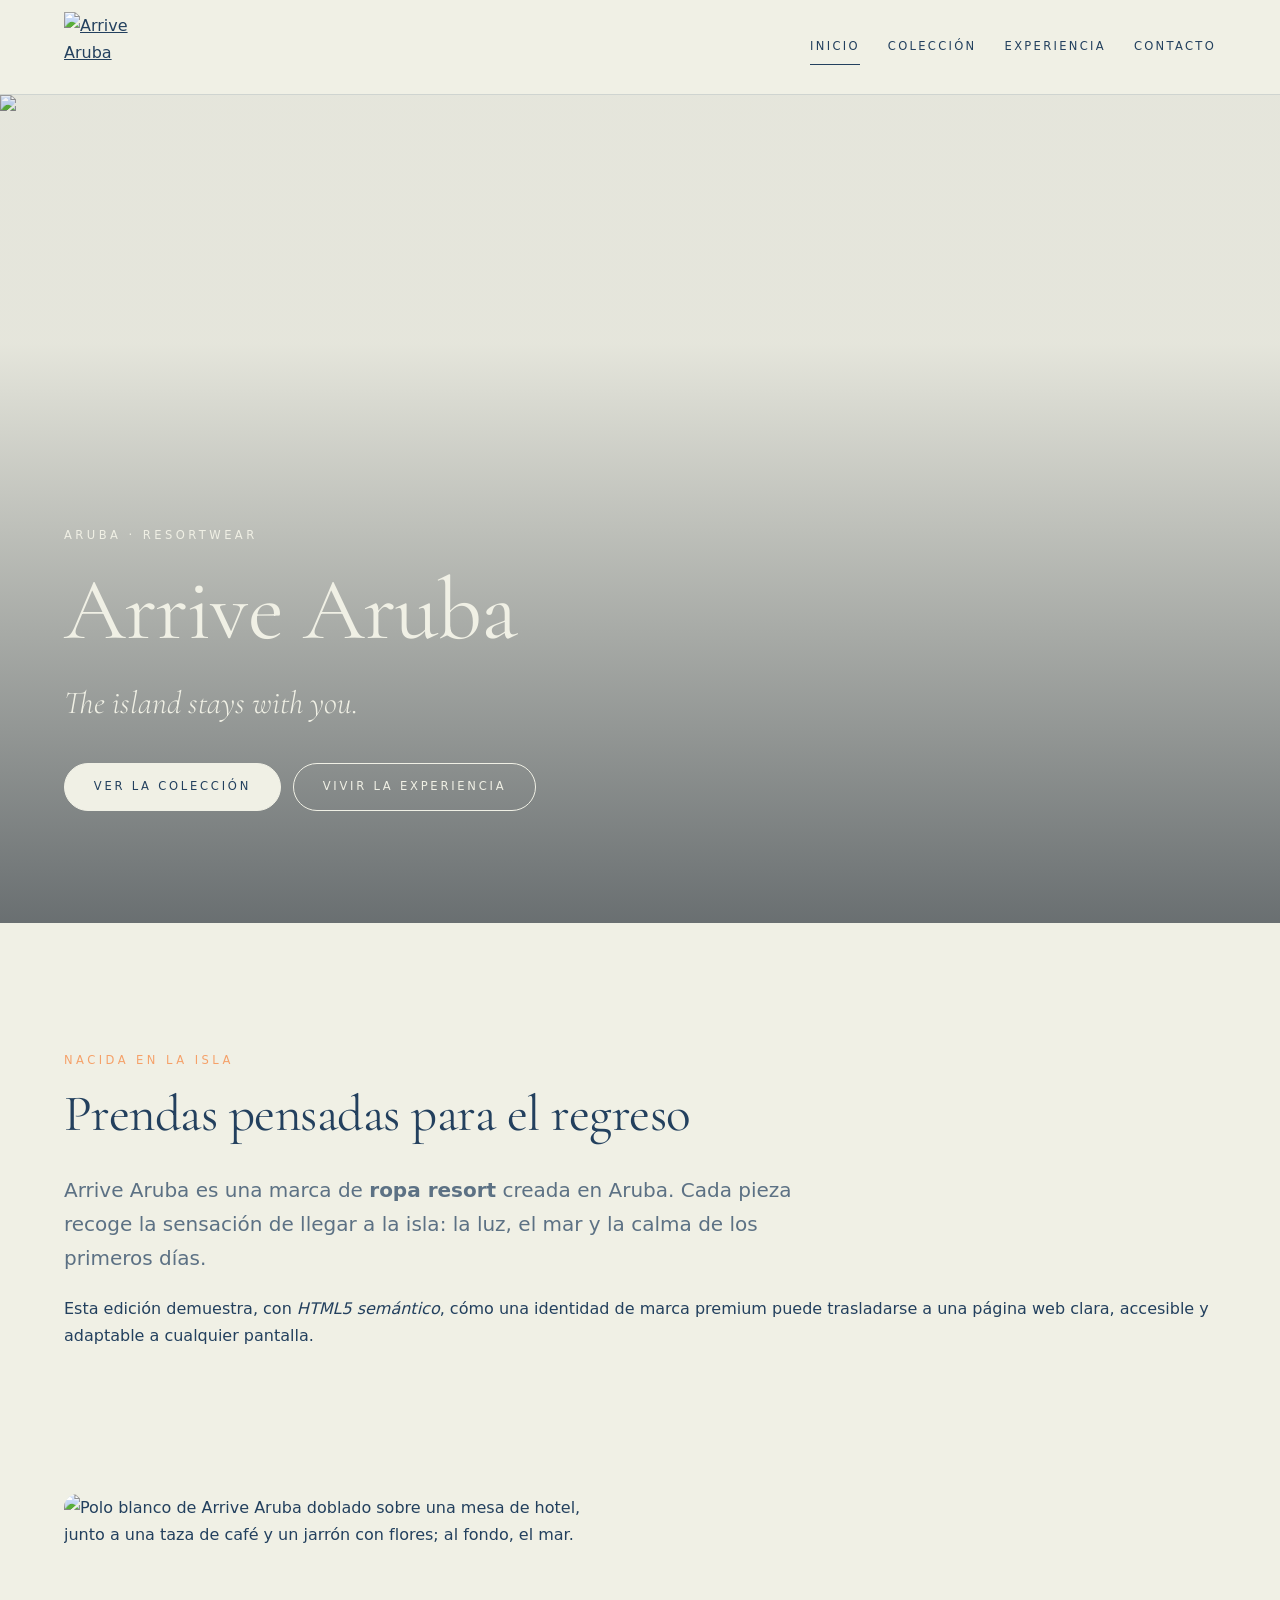
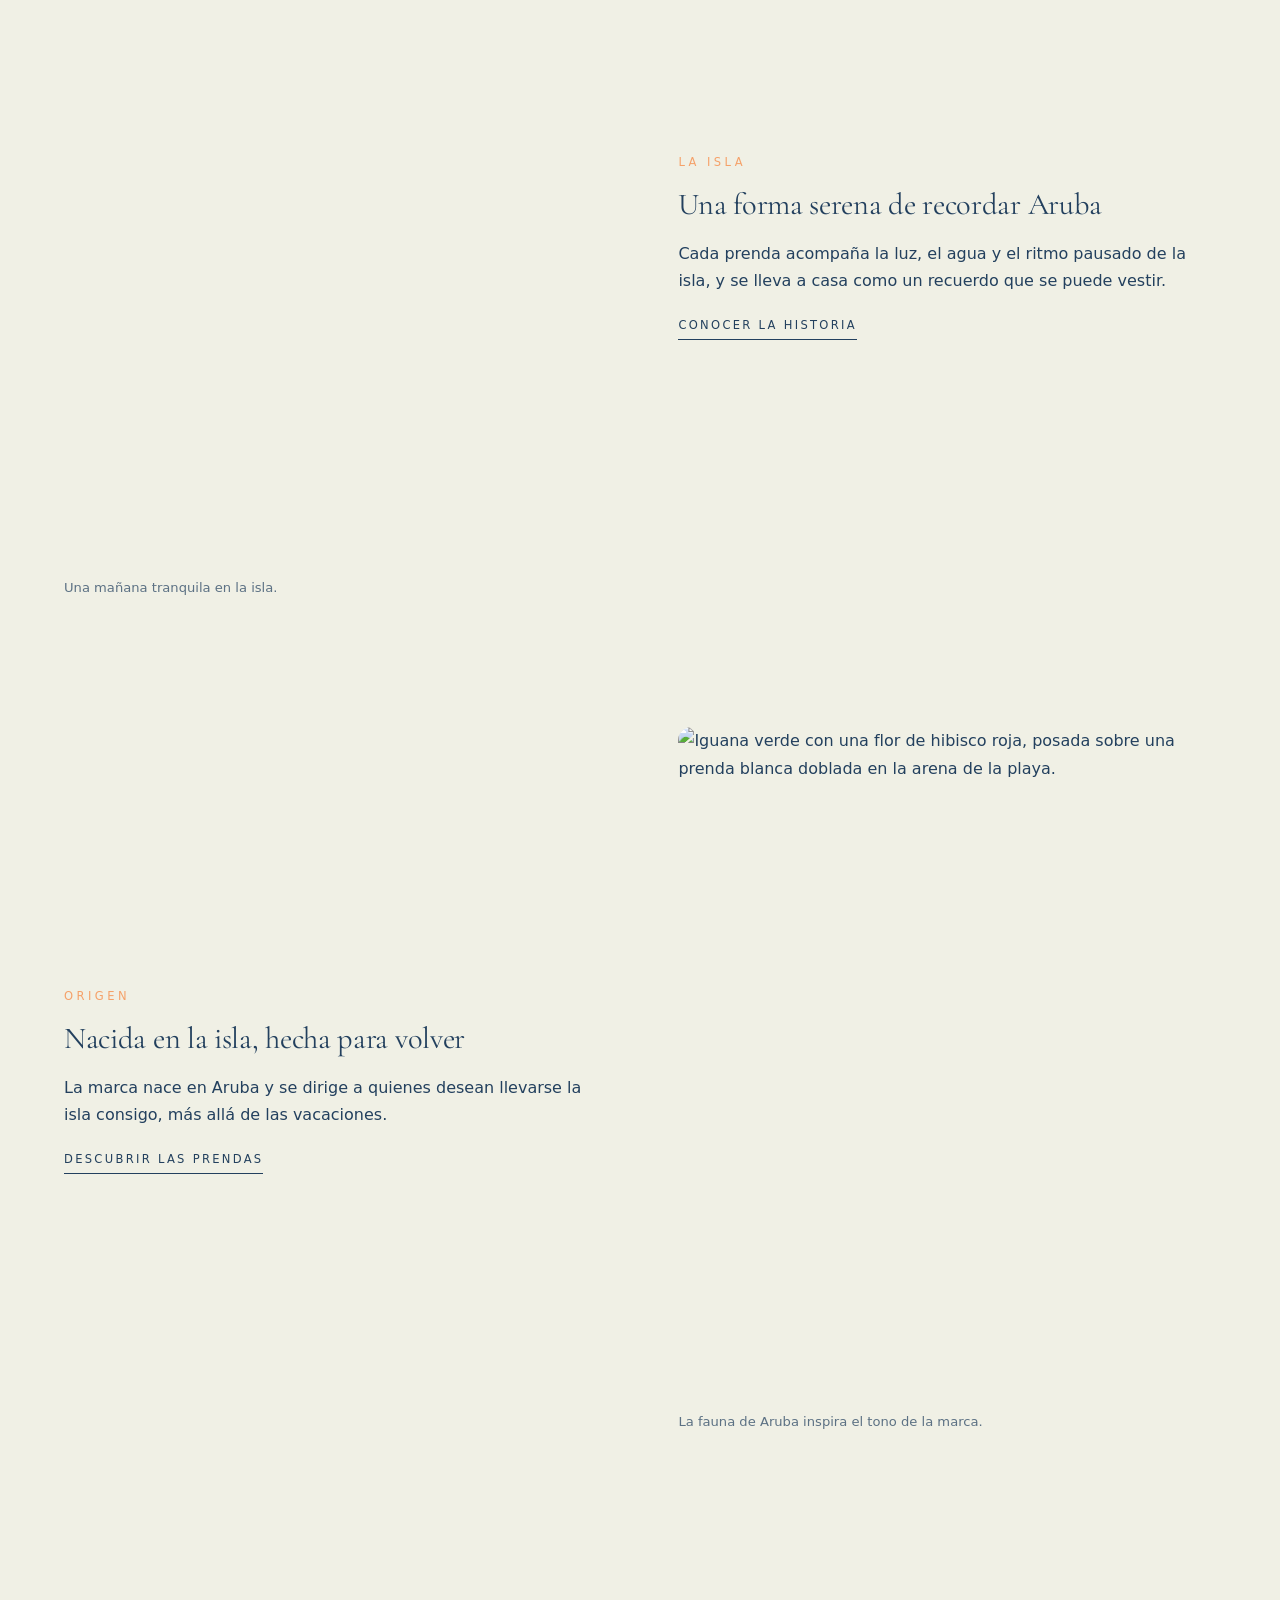
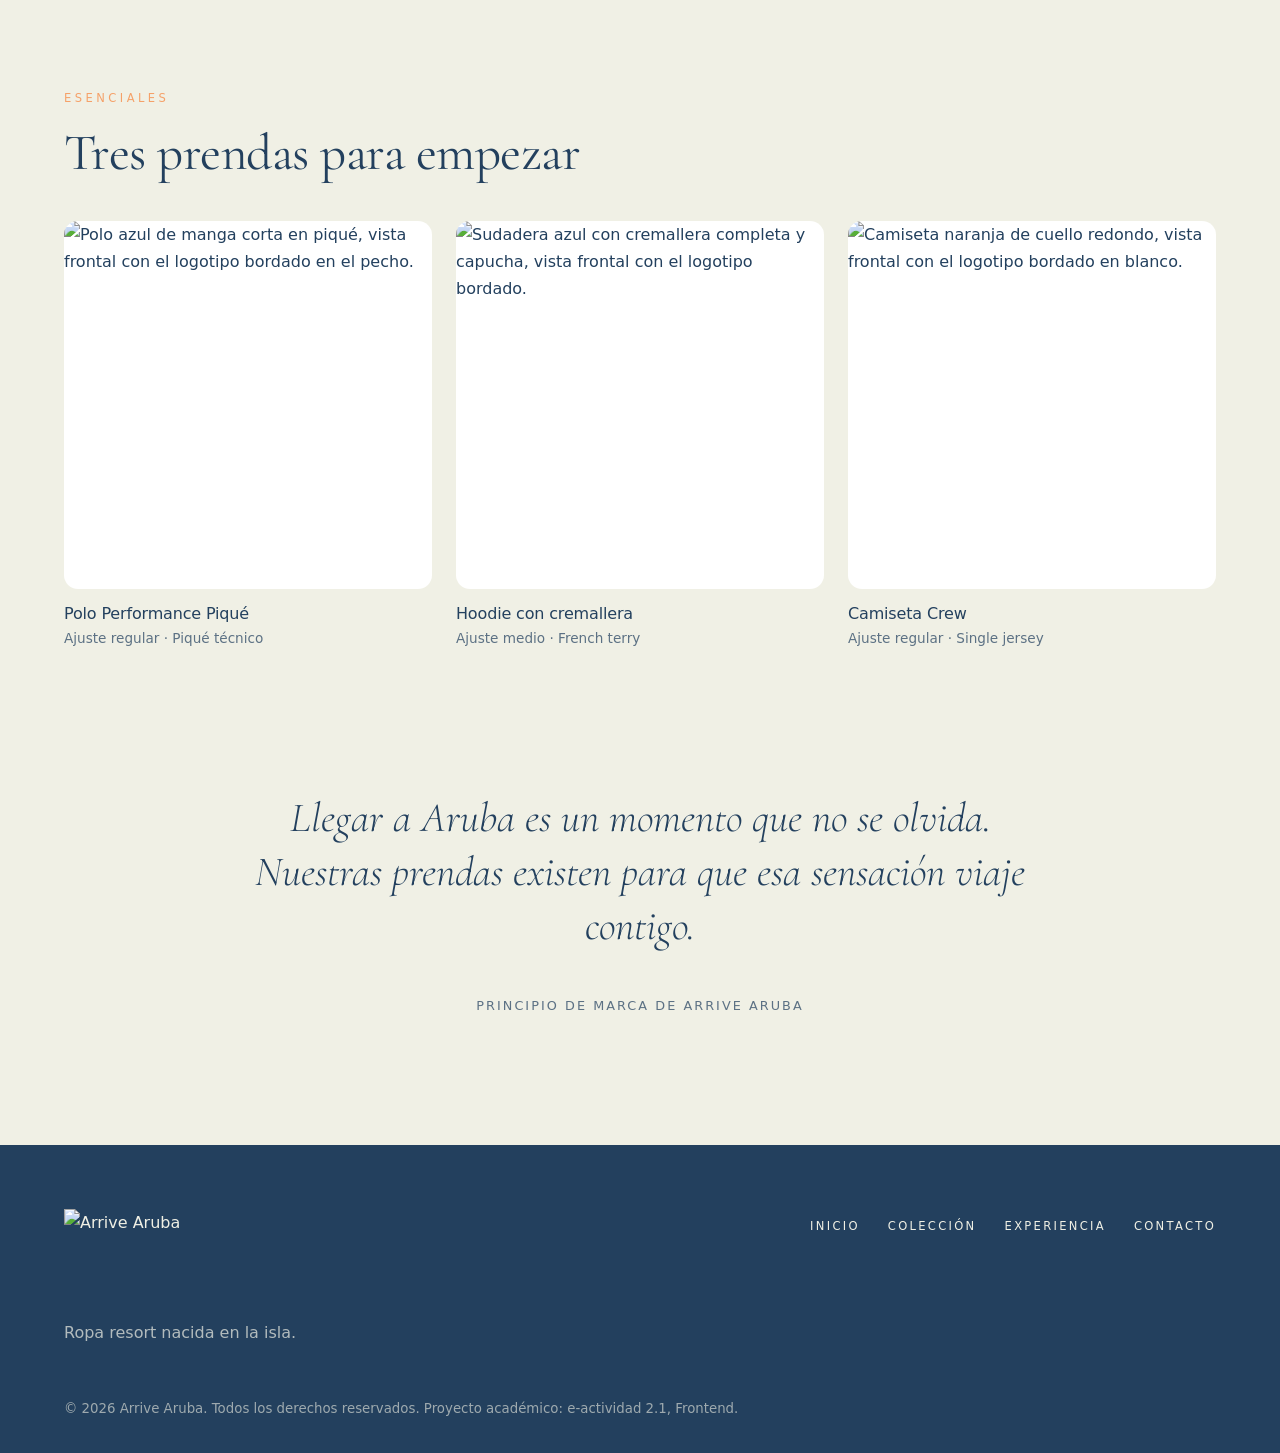
==== index.html @ 710641a8 "feat: implement semantic page structure Co-Authored-By: Claude Opus 5.5 <noreply@anthropic.com>" ====
<!DOCTYPE html>
<html lang="es">
<head>
  <meta charset="UTF-8">
  <meta name="viewport" content="width=device-width, initial-scale=1">
  <meta name="description" content="Arrive Aruba: ropa resort nacida en Aruba. Adaptación académica en HTML5 de la identidad de la marca.">
  <meta name="theme-color" content="#23405E">
  <title>Arrive Aruba — Ropa resort nacida en la isla | HTML5 Edition</title>
  <link rel="icon" href="assets/icons/arrive-favicon.svg" type="image/svg+xml">
  <link rel="icon" href="assets/icons/arrive-favicon-96.png" type="image/png" sizes="96x96">
  <link rel="apple-touch-icon" href="assets/icons/arrive-apple-touch-icon.png">
  <link rel="preconnect" href="https://fonts.googleapis.com">
  <link rel="preconnect" href="https://fonts.gstatic.com" crossorigin>
  <link rel="stylesheet" href="https://fonts.googleapis.com/css2?family=Cormorant+Garamond:ital,wght@0,400;0,500;1,400&amp;display=swap">
  <link rel="stylesheet" href="css/styles.css">
  <link rel="stylesheet" href="css/responsive.css">
</head>
<body>
  <a class="skip-link" href="#contenido">Saltar al contenido principal</a>

  <header class="site-header">
    <a class="brand" href="index.html" aria-label="Arrive Aruba, página de inicio">
      <img src="assets/images/arrive-logo-blue.webp" alt="Arrive Aruba" width="640" height="429">
    </a>
    <nav class="site-nav" aria-label="Navegación principal">
      <ul>
        <li><a href="index.html" aria-current="page">Inicio</a></li>
        <li><a href="coleccion.html">Colección</a></li>
        <li><a href="experiencia.html">Experiencia</a></li>
        <li><a href="contacto.html">Contacto</a></li>
      </ul>
    </nav>
  </header>

  <main id="contenido">
    <section class="hero" aria-labelledby="titulo-portada">
      <figure class="hero-media">
        <img src="assets/images/arrive-aruba-landscape.jpg" alt="Paisaje de Aruba con dunas verdes, el mar al fondo y un faro sobre la colina; una mujer sostiene a un niño en primer plano." width="1920" height="1104">
      </figure>
      <div class="hero-copy">
        <p class="eyebrow">Aruba · Resortwear</p>
        <h1 id="titulo-portada">Arrive Aruba</h1>
        <p class="tagline" lang="en"><em>The island stays with you.</em></p>
        <p class="hero-actions">
          <a class="button button--light" href="coleccion.html">Ver la colección</a>
          <a class="button button--ghost" href="experiencia.html">Vivir la experiencia</a>
        </p>
      </div>
    </section>

    <section class="section intro" aria-labelledby="titulo-intro">
      <p class="eyebrow">Nacida en la isla</p>
      <h2 id="titulo-intro">Prendas pensadas para el regreso</h2>
      <p class="lead">Arrive Aruba es una marca de <strong>ropa resort</strong> creada en Aruba. Cada pieza recoge la sensación de llegar a la isla: la luz, el mar y la calma de los primeros días.</p>
      <p>Esta edición demuestra, con <em>HTML5 semántico</em>, cómo una identidad de marca premium puede trasladarse a una página web clara, accesible y adaptable a cualquier pantalla.</p>
    </section>

    <section class="section editorial" aria-labelledby="titulo-editorial">
      <h2 id="titulo-editorial" class="visually-hidden">Historias de la marca</h2>
      <article class="story">
        <figure>
          <img src="assets/images/arrive-resort-editorial.jpg" alt="Polo blanco de Arrive Aruba doblado sobre una mesa de hotel, junto a una taza de café y un jarrón con flores; al fondo, el mar." width="900" height="1124" loading="lazy">
          <figcaption>Una mañana tranquila en la isla.</figcaption>
        </figure>
        <div class="story-copy">
          <p class="eyebrow">La isla</p>
          <h3>Una forma serena de recordar Aruba</h3>
          <p>Cada prenda acompaña la luz, el agua y el ritmo pausado de la isla, y se lleva a casa como un recuerdo que se puede vestir.</p>
          <a class="text-link" href="experiencia.html">Conocer la historia</a>
        </div>
      </article>
      <article class="story story--reverse">
        <figure>
          <img src="assets/images/arrive-beach-editorial.jpg" alt="Iguana verde con una flor de hibisco roja, posada sobre una prenda blanca doblada en la arena de la playa." width="900" height="1124" loading="lazy">
          <figcaption>La fauna de Aruba inspira el tono de la marca.</figcaption>
        </figure>
        <div class="story-copy">
          <p class="eyebrow">Origen</p>
          <h3>Nacida en la isla, hecha para volver</h3>
          <p>La marca nace en Aruba y se dirige a quienes desean llevarse la isla consigo, más allá de las vacaciones.</p>
          <a class="text-link" href="coleccion.html">Descubrir las prendas</a>
        </div>
      </article>
    </section>

    <section class="section collection-teaser" aria-labelledby="titulo-esenciales">
      <div class="section-head">
        <p class="eyebrow">Esenciales</p>
        <h2 id="titulo-esenciales">Tres prendas para empezar</h2>
      </div>
      <ul class="product-grid">
        <li>
          <article class="product-card">
            <a href="coleccion.html#polo">
              <img src="assets/images/arrive-aruba-performance-pique-polo-blue-front.jpg" alt="Polo azul de manga corta en piqué, vista frontal con el logotipo bordado en el pecho." width="900" height="900" loading="lazy">
              <h3>Polo Performance Piqué</h3>
            </a>
            <p>Ajuste regular · Piqué técnico</p>
          </article>
        </li>
        <li>
          <article class="product-card">
            <a href="coleccion.html#hoodie">
              <img src="assets/images/arrive-aruba-full-zip-hoodie-blue-front.jpg" alt="Sudadera azul con cremallera completa y capucha, vista frontal con el logotipo bordado." width="900" height="900" loading="lazy">
              <h3>Hoodie con cremallera</h3>
            </a>
            <p>Ajuste medio · French terry</p>
          </article>
        </li>
        <li>
          <article class="product-card">
            <a href="coleccion.html#franela">
              <img src="assets/images/arrive-aruba-crew-tee-orange.jpg" alt="Camiseta naranja de cuello redondo, vista frontal con el logotipo bordado en blanco." width="900" height="900" loading="lazy">
              <h3>Camiseta Crew</h3>
            </a>
            <p>Ajuste regular · Single jersey</p>
          </article>
        </li>
      </ul>
    </section>

    <section class="section quote" aria-labelledby="titulo-cita">
      <h2 id="titulo-cita" class="visually-hidden">Filosofía de la marca</h2>
      <blockquote>
        <p>Llegar a Aruba es un momento que no se olvida. Nuestras prendas existen para que esa sensación viaje contigo.</p>
      </blockquote>
      <p class="quote-source">Principio de marca de Arrive Aruba</p>
    </section>
  </main>

  <footer class="site-footer">
    <div class="footer-brand">
      <img src="assets/images/arrive-logo-negative.webp" alt="Arrive Aruba" width="640" height="429" loading="lazy">
      <p>Ropa resort nacida en la isla.</p>
    </div>
    <nav class="footer-nav" aria-label="Navegación del pie de página">
      <ul>
        <li><a href="index.html">Inicio</a></li>
        <li><a href="coleccion.html">Colección</a></li>
        <li><a href="experiencia.html">Experiencia</a></li>
        <li><a href="contacto.html">Contacto</a></li>
      </ul>
    </nav>
    <img class="footer-tree" src="assets/icons/arrive-dividivi-footer.svg" alt="" width="1869" height="1223" loading="lazy">
    <p class="footer-legal"><small>© 2026 Arrive Aruba. Todos los derechos reservados. Proyecto académico: e-actividad 2.1, Frontend.</small></p>
  </footer>

  <script src="js/main.js" defer></script>
</body>
</html>
---- css/styles.css ----
/* =========================================================
   Arrive Aruba — HTML5 Edition
   Estilos globales: tokens de marca, tipografía y componentes.
   ========================================================= */

/* Tipografía de interfaz: Geologica (SIL Open Font License 1.1). */
@font-face {
  font-family: "Geologica";
  src: url("../assets/fonts/geologica-variable.woff2") format("woff2");
  font-weight: 100 900;
  font-style: normal;
  font-display: swap;
}

:root {
  /* Paleta de marca */
  --sapphire: #386395;
  --sapphire-dark: #23405E;
  --lake: #5F8BB8;
  --cream: #F0F0E5;
  --orange: #F5A169;
  --white: #FFFFFF;
  --ink-soft: rgba(35, 64, 94, .72);
  --line: rgba(35, 64, 94, .16);

  /* Tipografía */
  --font-body: "Geologica", system-ui, -apple-system, "Segoe UI", sans-serif;
  --font-serif: "Cormorant Garamond", Georgia, "Times New Roman", serif;

  /* Espaciado y forma */
  --space-side: clamp(1.25rem, 5vw, 4rem);
  --space-section: clamp(4rem, 10vw, 8rem);
  --radius: 14px;
  --radius-pill: 999px;
  --max-width: 1240px;
}

*,
*::before,
*::after {
  box-sizing: border-box;
}

html {
  scroll-behavior: smooth;
}

body {
  margin: 0;
  background: var(--cream);
  color: var(--sapphire-dark);
  font-family: var(--font-body);
  font-size: 1rem;
  font-weight: 300;
  line-height: 1.7;
  -webkit-font-smoothing: antialiased;
}

img,
video {
  display: block;
  max-width: 100%;
  height: auto;
}

a {
  color: inherit;
}

:focus-visible {
  outline: 2px solid var(--orange);
  outline-offset: 3px;
}

h1,
h2,
h3 {
  margin: 0 0 .6em;
  font-family: var(--font-serif);
  font-weight: 400;
  line-height: 1.1;
  letter-spacing: -.01em;
}

h1 { font-size: clamp(2.8rem, 7vw, 5.5rem); }
h2 { font-size: clamp(2rem, 4.5vw, 3.2rem); }
h3 { font-size: clamp(1.4rem, 2.6vw, 1.9rem); }

p {
  margin: 0 0 1em;
}

strong {
  font-weight: 600;
}

.visually-hidden {
  position: absolute;
  width: 1px;
  height: 1px;
  padding: 0;
  margin: -1px;
  overflow: hidden;
  clip: rect(0 0 0 0);
  white-space: nowrap;
  border: 0;
}

.skip-link {
  position: absolute;
  top: -100px;
  left: 1rem;
  z-index: 100;
  padding: .75rem 1.25rem;
  border-radius: var(--radius-pill);
  background: var(--sapphire-dark);
  color: var(--cream);
  text-decoration: none;
}

.skip-link:focus {
  top: 1rem;
}

.eyebrow {
  margin: 0 0 1rem;
  color: var(--orange);
  font-size: .72rem;
  font-weight: 500;
  letter-spacing: .3em;
  text-transform: uppercase;
}

.lead {
  max-width: 46rem;
  font-size: clamp(1.05rem, 1.6vw, 1.25rem);
  color: var(--ink-soft);
}

/* ---------- Encabezado y navegación ---------- */

.site-header {
  position: sticky;
  top: 0;
  z-index: 50;
  display: flex;
  align-items: center;
  justify-content: space-between;
  gap: 1rem;
  padding: .75rem var(--space-side);
  background: rgba(240, 240, 229, .92);
  border-bottom: 1px solid var(--line);
  backdrop-filter: blur(10px);
}

.brand img {
  width: 104px;
}

.site-nav ul,
.footer-nav ul {
  display: flex;
  flex-wrap: wrap;
  gap: .25rem 1.75rem;
  margin: 0;
  padding: 0;
  list-style: none;
}

.site-nav a,
.footer-nav a {
  display: inline-block;
  padding: .5rem 0;
  font-size: .72rem;
  font-weight: 500;
  letter-spacing: .2em;
  text-decoration: none;
  text-transform: uppercase;
  border-bottom: 1px solid transparent;
  transition: border-color .2s ease;
}

.site-nav a:hover,
.site-nav a[aria-current="page"] {
  border-color: currentColor;
}

/* ---------- Botones y enlaces ---------- */

.button {
  display: inline-flex;
  align-items: center;
  justify-content: center;
  min-height: 48px;
  padding: .8rem 1.8rem;
  border: 1px solid currentColor;
  border-radius: var(--radius-pill);
  background: transparent;
  color: inherit;
  font: inherit;
  font-size: .72rem;
  font-weight: 500;
  letter-spacing: .24em;
  text-decoration: none;
  text-transform: uppercase;
  cursor: pointer;
  transition: background .2s ease, color .2s ease, transform .2s ease;
}

.button:hover {
  transform: translateY(-2px);
}

.button--light {
  border-color: var(--cream);
  background: var(--cream);
  color: var(--sapphire-dark);
}

.button--ghost {
  border-color: var(--cream);
  color: var(--cream);
}

.button--primary {
  border-color: var(--sapphire);
  background: var(--sapphire);
  color: var(--cream);
}

.button--outline {
  color: var(--sapphire-dark);
}

.text-link {
  display: inline-block;
  padding-bottom: .2rem;
  border-bottom: 1px solid currentColor;
  font-size: .72rem;
  font-weight: 500;
  letter-spacing: .2em;
  text-decoration: none;
  text-transform: uppercase;
}

/* ---------- Secciones ---------- */

.section {
  width: min(100% - 2 * var(--space-side), var(--max-width));
  margin: 0 auto;
  padding: var(--space-section) 0 0;
}

.section-head {
  margin-bottom: 2.5rem;
}

.hero {
  position: relative;
  display: grid;
  min-height: min(92svh, 860px);
  place-items: end start;
  overflow: hidden;
  color: var(--cream);
}

.hero-media {
  position: absolute;
  inset: 0;
  margin: 0;
}

.hero-media img {
  width: 100%;
  height: 100%;
  object-fit: cover;
}

.hero::after {
  content: "";
  position: absolute;
  inset: 0;
  background: linear-gradient(180deg, rgba(23, 32, 42, .05) 30%, rgba(23, 32, 42, .62) 100%);
}

.hero-copy {
  position: relative;
  z-index: 1;
  padding: 0 var(--space-side) clamp(3rem, 8vw, 6rem);
}

.hero-copy .eyebrow {
  color: var(--cream);
}

.hero-copy h1 {
  margin-bottom: .2em;
}

.tagline {
  font-family: var(--font-serif);
  font-size: clamp(1.4rem, 3vw, 2rem);
}

.hero-actions {
  display: flex;
  flex-wrap: wrap;
  gap: .75rem;
  margin-top: 2rem;
}

.page-hero {
  width: min(100% - 2 * var(--space-side), var(--max-width));
  margin: 0 auto;
  padding: clamp(4rem, 10vw, 7rem) 0 0;
}

/* ---------- Historias editoriales ---------- */

.story {
  display: grid;
  gap: 2rem;
  align-items: center;
  margin-bottom: var(--space-section);
}

.story figure,
.product-detail figure,
.banner-figure,
.media-figure {
  margin: 0;
}

.story img,
.product-detail img {
  width: 100%;
  border-radius: var(--radius);
}

figcaption {
  margin-top: .75rem;
  color: var(--ink-soft);
  font-size: .82rem;
}

.story-copy--center {
  max-width: 42rem;
  margin: 2.5rem auto 0;
  text-align: center;
}

/* ---------- Productos ---------- */

.product-grid {
  display: grid;
  gap: 1.5rem;
  margin: 0;
  padding: 0;
  list-style: none;
}

.product-card a {
  text-decoration: none;
}

.product-card img {
  width: 100%;
  aspect-ratio: 1;
  object-fit: contain;
  background: var(--white);
  border-radius: var(--radius);
  transition: transform .4s ease;
}

.product-card a:hover img {
  transform: scale(1.02);
}

.product-card h3 {
  margin: 1rem 0 .25rem;
  font-family: var(--font-body);
  font-size: 1rem;
  font-weight: 500;
}

.product-card p {
  color: var(--ink-soft);
  font-size: .85rem;
}

.product-detail {
  display: grid;
  gap: 2rem;
  align-items: start;
  margin-bottom: var(--space-section);
  scroll-margin-top: 6rem;
}

.product-detail img {
  background: var(--white);
}

.product-copy ul,
.product-copy ol,
.contact-intro ul {
  padding-left: 1.2rem;
}

.product-copy li,
.contact-intro li {
  margin: .35rem 0;
}

.spec-list {
  display: grid;
  grid-template-columns: max-content 1fr;
  gap: .6rem 1.5rem;
  margin: 0;
  padding: 1.25rem 0;
  border-top: 1px solid var(--line);
  border-bottom: 1px solid var(--line);
}

.spec-list dt {
  font-size: .72rem;
  font-weight: 500;
  letter-spacing: .16em;
  text-transform: uppercase;
}

.spec-list dd {
  margin: 0;
}

/* ---------- Tablas ---------- */

.table-wrap {
  overflow-x: auto;
  margin-bottom: 3rem;
  border-radius: var(--radius);
  background: rgba(255, 255, 255, .55);
}

table {
  width: 100%;
  min-width: 560px;
  border-collapse: collapse;
  font-size: .92rem;
}

caption {
  padding: 1rem 1.25rem;
  color: var(--ink-soft);
  font-size: .85rem;
  text-align: left;
}

th,
td {
  padding: .9rem 1.25rem;
  border-bottom: 1px solid var(--line);
  text-align: left;
  vertical-align: top;
}

thead th {
  font-size: .7rem;
  font-weight: 500;
  letter-spacing: .16em;
  text-transform: uppercase;
}

tbody th {
  font-weight: 500;
}

tfoot td {
  border-bottom: 0;
  color: var(--ink-soft);
  font-size: .8rem;
}

.note {
  color: var(--ink-soft);
}

/* ---------- Cita ---------- */

.quote {
  text-align: center;
}

blockquote {
  max-width: 52rem;
  margin: 0 auto;
  font-family: var(--font-serif);
  font-size: clamp(1.6rem, 3.6vw, 2.6rem);
  font-style: italic;
  line-height: 1.3;
}

.quote-source {
  margin-top: 1.5rem;
  color: var(--ink-soft);
  font-size: .8rem;
  letter-spacing: .16em;
  text-transform: uppercase;
}

/* ---------- Multimedia ---------- */

.media-figure video {
  width: 100%;
  border-radius: var(--radius);
  background: #000;
}

.track-output {
  min-height: 3.4em;
  margin-top: 1rem;
  padding: .9rem 1.25rem;
  border-left: 3px solid var(--orange);
  background: rgba(255, 255, 255, .55);
  border-radius: 0 var(--radius) var(--radius) 0;
}

.audio-figure audio {
  width: 100%;
}

.moments {
  display: grid;
  gap: 1.5rem;
  margin: 0;
  padding: 0;
  list-style: none;
  counter-reset: momento;
}

.moments li {
  counter-increment: momento;
  padding: 1.75rem;
  border: 1px solid var(--line);
  border-radius: var(--radius);
  background: rgba(255, 255, 255, .45);
}

.moments li::before {
  content: "0" counter(momento);
  display: block;
  margin-bottom: 1rem;
  color: var(--orange);
  font-size: .8rem;
  font-weight: 500;
  letter-spacing: .2em;
}

.banner-figure img {
  width: 100%;
  border-radius: var(--radius);
}

/* ---------- Notas laterales ---------- */

.aside-note {
  padding-bottom: 0;
}

.aside-note h2 {
  font-size: clamp(1.5rem, 3vw, 2rem);
}

/* ---------- Formulario ---------- */

.contact-layout {
  display: grid;
  gap: 3rem;
}

.notice {
  padding: 1rem 1.25rem;
  border-left: 3px solid var(--orange);
  background: rgba(255, 255, 255, .6);
  border-radius: 0 var(--radius) var(--radius) 0;
}

fieldset {
  margin: 0 0 1.75rem;
  padding: 1.5rem;
  border: 1px solid var(--line);
  border-radius: var(--radius);
}

legend {
  padding: 0 .5rem;
  font-family: var(--font-serif);
  font-size: 1.4rem;
}

.field {
  display: grid;
  gap: .4rem;
  margin-bottom: 1.25rem;
}

.field:last-child {
  margin-bottom: 0;
}

label {
  font-size: .9rem;
  font-weight: 400;
}

input,
select,
textarea {
  width: 100%;
  min-height: 48px;
  padding: .75rem 1rem;
  border: 1px solid rgba(35, 64, 94, .28);
  border-radius: 12px;
  background: var(--white);
  color: var(--sapphire-dark);
  font: inherit;
}

textarea {
  resize: vertical;
}

input:user-invalid,
select:user-invalid,
textarea:user-invalid {
  border-color: #B4442E;
}

.choice-row {
  display: flex;
  align-items: flex-start;
  gap: .75rem;
  margin-bottom: .75rem;
}

.choice-row input {
  width: 20px;
  min-height: 20px;
  margin-top: .2rem;
  flex: none;
  accent-color: var(--sapphire);
}

.field small {
  color: var(--ink-soft);
}

.form-actions {
  display: flex;
  flex-wrap: wrap;
  gap: .75rem;
}

.form-status {
  min-height: 1.5em;
  margin-top: 1rem;
  font-weight: 400;
}

/* ---------- Pie de página ---------- */

.site-footer {
  position: relative;
  display: grid;
  gap: 2rem;
  margin-top: var(--space-section);
  padding: 4rem var(--space-side) 2rem;
  overflow: hidden;
  background: var(--sapphire-dark);
  color: var(--cream);
}

.footer-brand img {
  width: 140px;
}

.footer-brand p {
  margin-top: 1rem;
  color: rgba(240, 240, 229, .7);
}

.footer-tree {
  position: absolute;
  right: -4%;
  bottom: 0;
  width: min(48%, 520px);
  opacity: .14;
  pointer-events: none;
  animation: sway 9s ease-in-out infinite alternate;
  transform-origin: 30% 100%;
}

.footer-legal {
  position: relative;
  margin: 0;
  color: rgba(240, 240, 229, .6);
}

@keyframes sway {
  from { transform: rotate(-1deg); }
  to { transform: rotate(1.2deg); }
}

/* Revelado suave al desplazarse (solo con JavaScript activo). */
.js .reveal {
  opacity: 0;
  transform: translateY(18px);
  transition: opacity .8s ease, transform .8s ease;
}

.js .reveal.is-visible {
  opacity: 1;
  transform: none;
}

@media (prefers-reduced-motion: reduce) {
  html {
    scroll-behavior: auto;
  }

  *,
  *::before,
  *::after {
    animation: none !important;
    transition: none !important;
  }

  .js .reveal {
    opacity: 1;
    transform: none;
  }
}
---- css/responsive.css ----
/* =========================================================
   Arrive Aruba — HTML5 Edition
   Adaptación responsive. Diseño base: móvil (desde 320 px).
   ========================================================= */

/* Teléfonos: navegación compacta debajo del logotipo. */
@media (max-width: 599px) {
  .site-header {
    flex-direction: column;
    align-items: flex-start;
    gap: .25rem;
  }

  .site-nav ul {
    gap: 0 1.1rem;
  }

  .site-nav a {
    font-size: .66rem;
    letter-spacing: .14em;
  }

  .hero-actions .button {
    flex: 1 1 100%;
  }

  .spec-list {
    grid-template-columns: 1fr;
    gap: .2rem;
  }

  .spec-list dd {
    margin-bottom: .75rem;
  }

  fieldset {
    padding: 1.1rem;
  }

  .form-actions .button {
    flex: 1 1 100%;
  }
}

/* Tabletas: dos columnas en las cuadrículas. */
@media (min-width: 600px) {
  .product-grid {
    grid-template-columns: repeat(2, minmax(0, 1fr));
  }

  .moments {
    grid-template-columns: repeat(3, minmax(0, 1fr));
  }
}

/* Escritorio: composiciones editoriales a dos columnas. */
@media (min-width: 900px) {
  .product-grid {
    grid-template-columns: repeat(3, minmax(0, 1fr));
  }

  .story,
  .product-detail {
    grid-template-columns: minmax(0, 1fr) minmax(0, 1fr);
    gap: clamp(2.5rem, 6vw, 6rem);
  }

  .story--reverse figure,
  .product-detail--reverse figure {
    order: 2;
  }

  .product-detail .product-copy {
    position: sticky;
    top: 7rem;
  }

  .contact-layout {
    grid-template-columns: minmax(0, .8fr) minmax(0, 1.2fr);
    align-items: start;
  }

  .contact-intro {
    position: sticky;
    top: 7rem;
  }

  .site-footer {
    grid-template-columns: 1fr auto;
    align-items: start;
  }

  .footer-legal {
    grid-column: 1 / -1;
  }
}
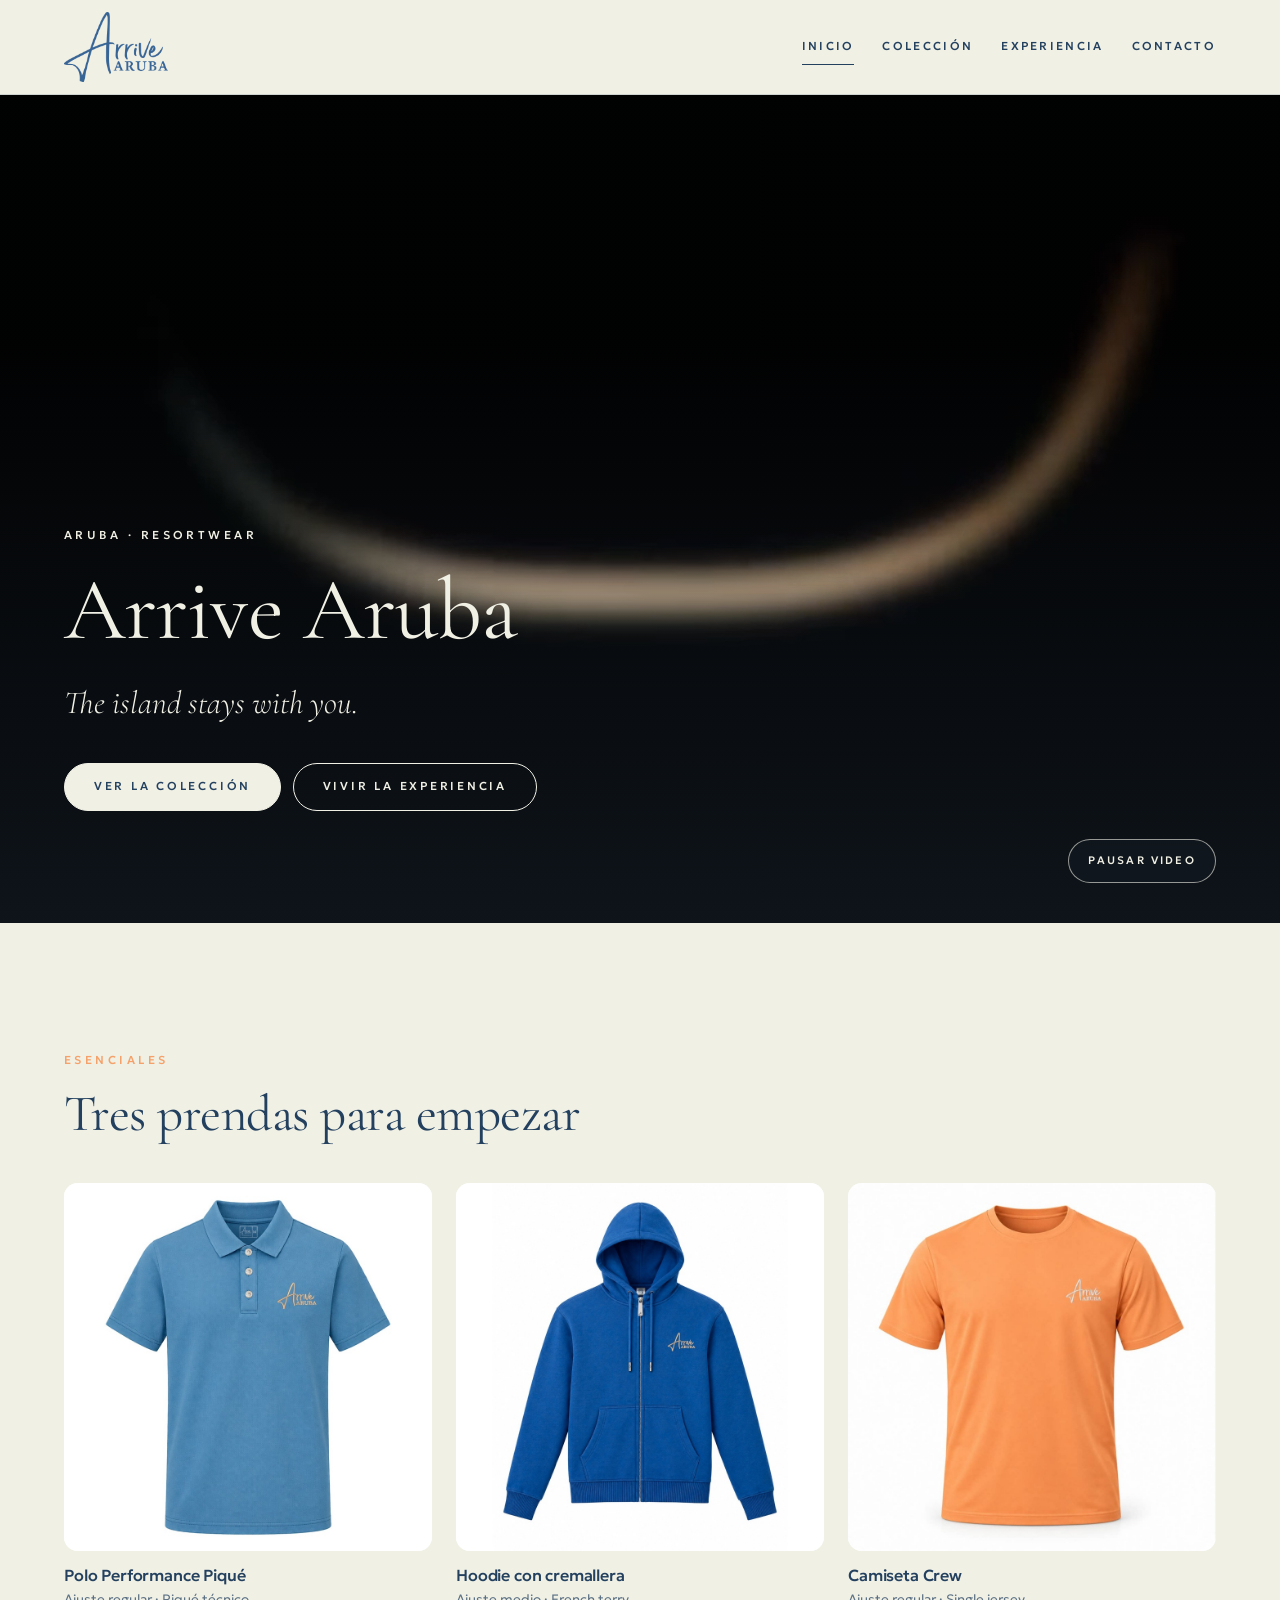
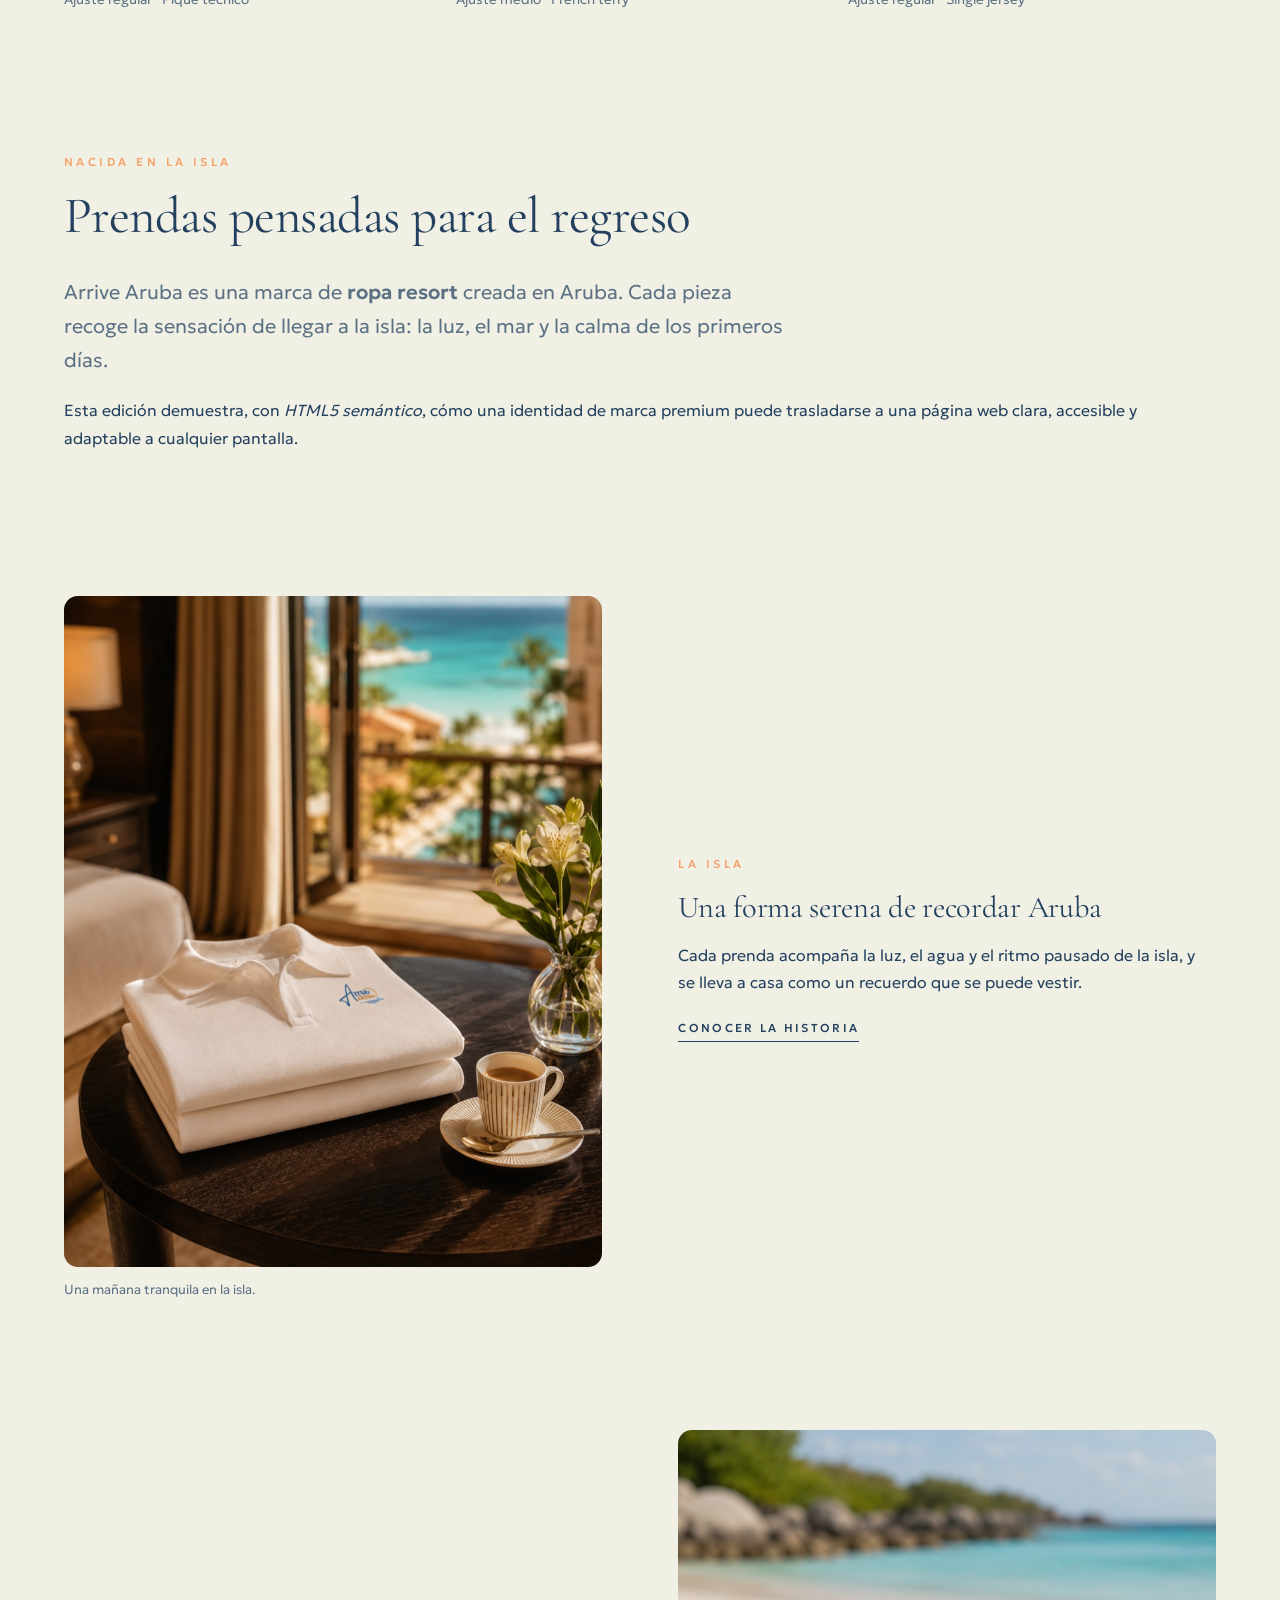
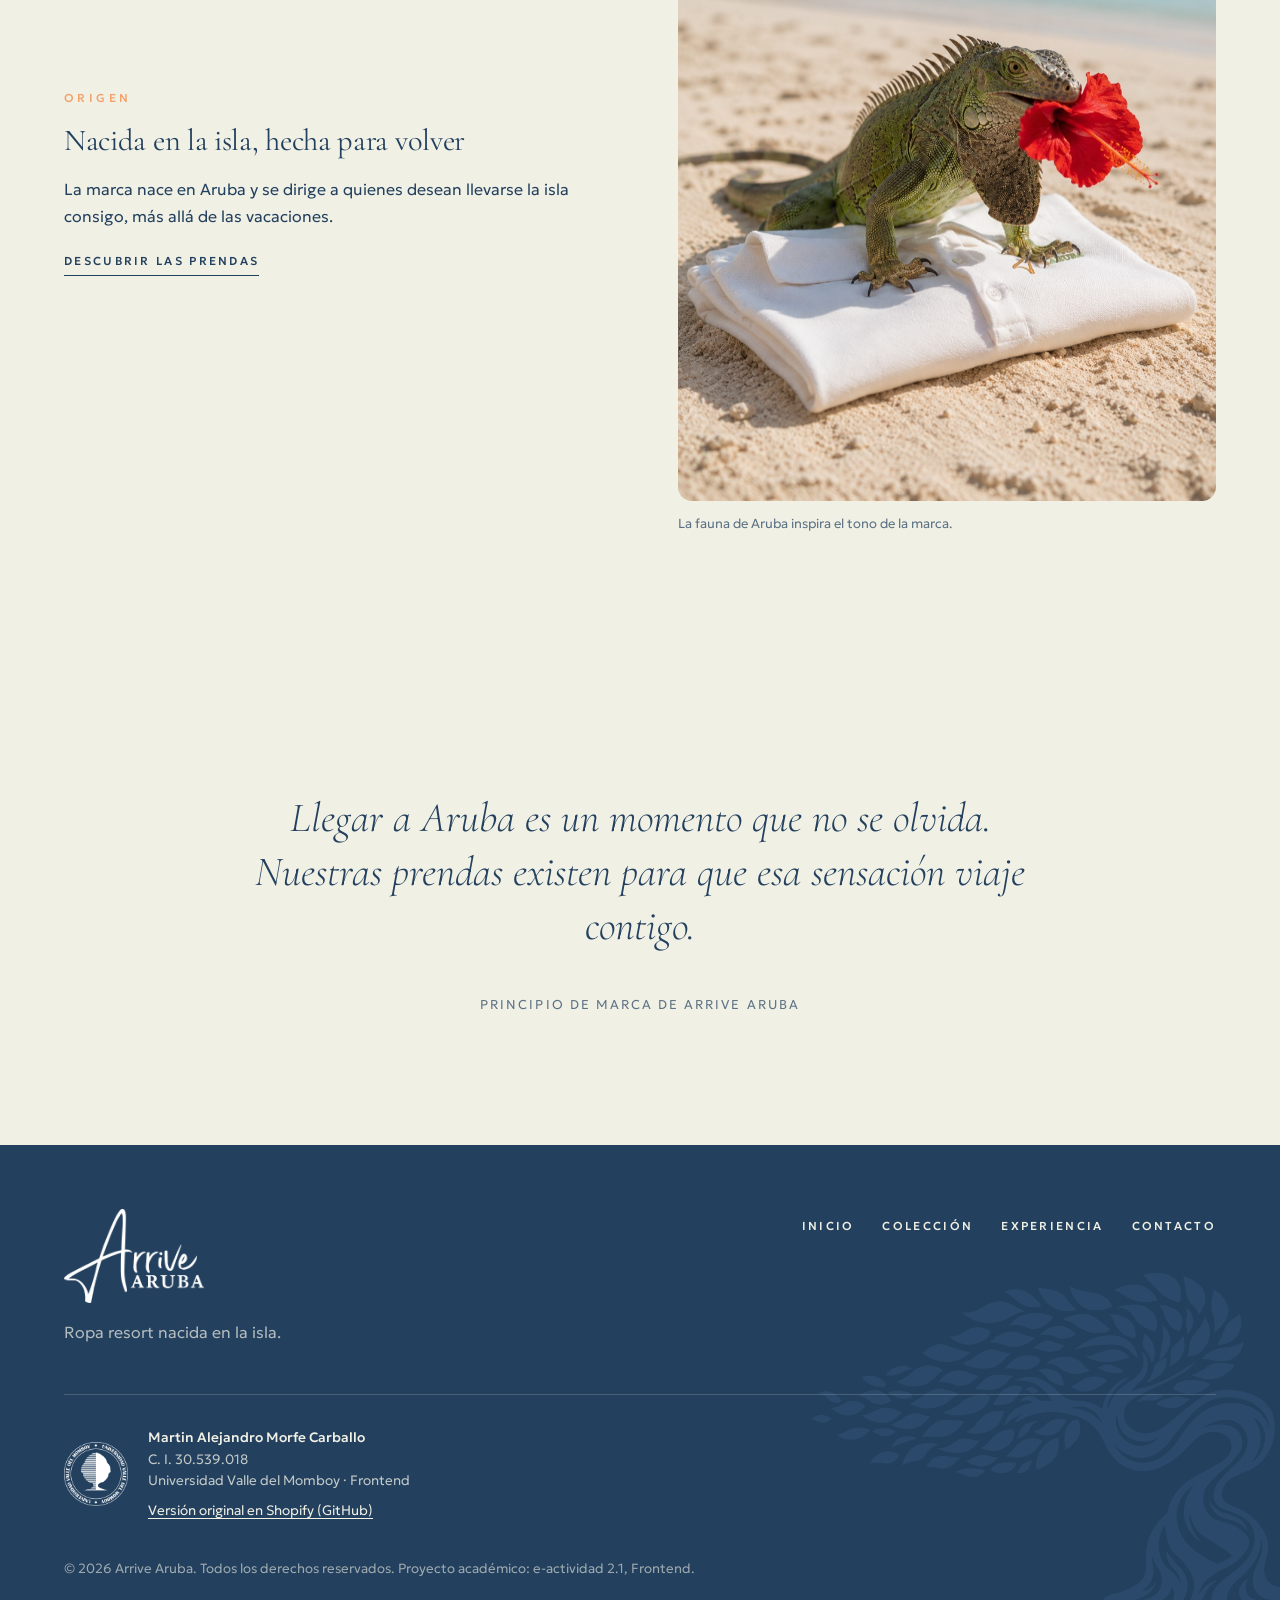
==== commit 53b26f00: "feat: hero video, products first and academic footer - Home opens with the muted arrival video (paus" ====
--- a/index.html
+++ b/index.html
@@ -35,8 +35,13 @@
   <main id="contenido">
     <section class="hero" aria-labelledby="titulo-portada">
       <figure class="hero-media">
-        <img src="assets/images/arrive-aruba-landscape.jpg" alt="Paisaje de Aruba con dunas verdes, el mar al fondo y un faro sobre la colina; una mujer sostiene a un niño en primer plano." width="1920" height="1104">
+        <video id="video-portada" autoplay muted loop playsinline preload="metadata" width="1920" height="1080" poster="assets/images/arrive-aruba-llegada-poster.jpg" aria-describedby="descripcion-portada">
+          <source src="assets/video/arrive-aruba-llegada.webm" type="video/webm">
+          <source src="assets/video/arrive-aruba-llegada.mp4" type="video/mp4">
+        </video>
+        <figcaption id="descripcion-portada" class="visually-hidden">Video sin sonido: desde la ventanilla de un avión se ven el mar turquesa y la costa de Aruba.</figcaption>
       </figure>
+      <button class="hero-toggle" type="button" id="control-portada" aria-controls="video-portada" aria-pressed="false">Pausar video</button>
       <div class="hero-copy">
         <p class="eyebrow">Aruba · Resortwear</p>
         <h1 id="titulo-portada">Arrive Aruba</h1>
@@ -46,41 +51,6 @@
           <a class="button button--ghost" href="experiencia.html">Vivir la experiencia</a>
         </p>
       </div>
-    </section>
-
-    <section class="section intro" aria-labelledby="titulo-intro">
-      <p class="eyebrow">Nacida en la isla</p>
-      <h2 id="titulo-intro">Prendas pensadas para el regreso</h2>
-      <p class="lead">Arrive Aruba es una marca de <strong>ropa resort</strong> creada en Aruba. Cada pieza recoge la sensación de llegar a la isla: la luz, el mar y la calma de los primeros días.</p>
-      <p>Esta edición demuestra, con <em>HTML5 semántico</em>, cómo una identidad de marca premium puede trasladarse a una página web clara, accesible y adaptable a cualquier pantalla.</p>
-    </section>
-
-    <section class="section editorial" aria-labelledby="titulo-editorial">
-      <h2 id="titulo-editorial" class="visually-hidden">Historias de la marca</h2>
-      <article class="story">
-        <figure>
-          <img src="assets/images/arrive-resort-editorial.jpg" alt="Polo blanco de Arrive Aruba doblado sobre una mesa de hotel, junto a una taza de café y un jarrón con flores; al fondo, el mar." width="900" height="1124" loading="lazy">
-          <figcaption>Una mañana tranquila en la isla.</figcaption>
-        </figure>
-        <div class="story-copy">
-          <p class="eyebrow">La isla</p>
-          <h3>Una forma serena de recordar Aruba</h3>
-          <p>Cada prenda acompaña la luz, el agua y el ritmo pausado de la isla, y se lleva a casa como un recuerdo que se puede vestir.</p>
-          <a class="text-link" href="experiencia.html">Conocer la historia</a>
-        </div>
-      </article>
-      <article class="story story--reverse">
-        <figure>
-          <img src="assets/images/arrive-beach-editorial.jpg" alt="Iguana verde con una flor de hibisco roja, posada sobre una prenda blanca doblada en la arena de la playa." width="900" height="1124" loading="lazy">
-          <figcaption>La fauna de Aruba inspira el tono de la marca.</figcaption>
-        </figure>
-        <div class="story-copy">
-          <p class="eyebrow">Origen</p>
-          <h3>Nacida en la isla, hecha para volver</h3>
-          <p>La marca nace en Aruba y se dirige a quienes desean llevarse la isla consigo, más allá de las vacaciones.</p>
-          <a class="text-link" href="coleccion.html">Descubrir las prendas</a>
-        </div>
-      </article>
     </section>
 
     <section class="section collection-teaser" aria-labelledby="titulo-esenciales">
@@ -119,6 +89,42 @@
       </ul>
     </section>
 
+    <section class="section intro" aria-labelledby="titulo-intro">
+      <p class="eyebrow">Nacida en la isla</p>
+      <h2 id="titulo-intro">Prendas pensadas para el regreso</h2>
+      <p class="lead">Arrive Aruba es una marca de <strong>ropa resort</strong> creada en Aruba. Cada pieza recoge la sensación de llegar a la isla: la luz, el mar y la calma de los primeros días.</p>
+      <p>Esta edición demuestra, con <em>HTML5 semántico</em>, cómo una identidad de marca premium puede trasladarse a una página web clara, accesible y adaptable a cualquier pantalla.</p>
+    </section>
+
+    <section class="section editorial" aria-labelledby="titulo-editorial">
+      <h2 id="titulo-editorial" class="visually-hidden">Historias de la marca</h2>
+      <article class="story">
+        <figure>
+          <img src="assets/images/arrive-resort-editorial.jpg" alt="Polo blanco de Arrive Aruba doblado sobre una mesa de hotel, junto a una taza de café y un jarrón con flores; al fondo, el mar." width="900" height="1124" loading="lazy">
+          <figcaption>Una mañana tranquila en la isla.</figcaption>
+        </figure>
+        <div class="story-copy">
+          <p class="eyebrow">La isla</p>
+          <h3>Una forma serena de recordar Aruba</h3>
+          <p>Cada prenda acompaña la luz, el agua y el ritmo pausado de la isla, y se lleva a casa como un recuerdo que se puede vestir.</p>
+          <a class="text-link" href="experiencia.html">Conocer la historia</a>
+        </div>
+      </article>
+      <article class="story story--reverse">
+        <figure>
+          <img src="assets/images/arrive-beach-editorial.jpg" alt="Iguana verde con una flor de hibisco roja, posada sobre una prenda blanca doblada en la arena de la playa." width="900" height="1124" loading="lazy">
+          <figcaption>La fauna de Aruba inspira el tono de la marca.</figcaption>
+        </figure>
+        <div class="story-copy">
+          <p class="eyebrow">Origen</p>
+          <h3>Nacida en la isla, hecha para volver</h3>
+          <p>La marca nace en Aruba y se dirige a quienes desean llevarse la isla consigo, más allá de las vacaciones.</p>
+          <a class="text-link" href="coleccion.html">Descubrir las prendas</a>
+        </div>
+      </article>
+    </section>
+
+
     <section class="section quote" aria-labelledby="titulo-cita">
       <h2 id="titulo-cita" class="visually-hidden">Filosofía de la marca</h2>
       <blockquote>
@@ -142,6 +148,11 @@
       </ul>
     </nav>
     <img class="footer-tree" src="assets/icons/arrive-dividivi-footer.svg" alt="" width="1869" height="1223" loading="lazy">
+    <div class="footer-academic">
+      <img src="assets/images/uvm-logo.png" alt="Universidad Valle del Momboy" width="359" height="360" loading="lazy">
+      <p><strong>Martin Alejandro Morfe Carballo</strong><br>C. I. 30.539.018<br>Universidad Valle del Momboy · Frontend</p>
+      <p><a href="https://github.com/morfemartin/arrive-aruba-shopify-theme">Versión original en Shopify (GitHub)</a></p>
+    </div>
     <p class="footer-legal"><small>© 2026 Arrive Aruba. Todos los derechos reservados. Proyecto académico: e-actividad 2.1, Frontend.</small></p>
   </footer>
 
--- a/css/styles.css
+++ b/css/styles.css
@@ -270,10 +270,31 @@
   margin: 0;
 }
 
-.hero-media img {
+.hero-media img,
+.hero-media video {
   width: 100%;
   height: 100%;
   object-fit: cover;
+}
+
+.hero-toggle {
+  position: absolute;
+  z-index: 2;
+  right: var(--space-side);
+  bottom: clamp(1.25rem, 4vw, 2.5rem);
+  min-height: 44px;
+  padding: .6rem 1.2rem;
+  border: 1px solid rgba(240, 240, 229, .6);
+  border-radius: var(--radius-pill);
+  background: rgba(23, 32, 42, .35);
+  color: var(--cream);
+  font: inherit;
+  font-size: .68rem;
+  font-weight: 500;
+  letter-spacing: .2em;
+  text-transform: uppercase;
+  cursor: pointer;
+  backdrop-filter: blur(6px);
 }
 
 .hero::after {
@@ -699,6 +720,38 @@
   transform-origin: 30% 100%;
 }
 
+.footer-academic {
+  position: relative;
+  display: grid;
+  grid-template-columns: 64px 1fr;
+  gap: .5rem 1.25rem;
+  align-items: center;
+  padding-top: 2rem;
+  border-top: 1px solid rgba(240, 240, 229, .18);
+}
+
+.footer-academic img {
+  width: 64px;
+  grid-row: span 2;
+}
+
+.footer-academic p {
+  margin: 0;
+  color: rgba(240, 240, 229, .78);
+  font-size: .85rem;
+  line-height: 1.6;
+}
+
+.footer-academic strong {
+  color: var(--cream);
+  font-weight: 500;
+}
+
+.footer-academic a {
+  color: var(--cream);
+  text-underline-offset: 3px;
+}
+
 .footer-legal {
   position: relative;
   margin: 0;
--- a/css/responsive.css
+++ b/css/responsive.css
@@ -90,6 +90,7 @@
     align-items: start;
   }
 
+  .footer-academic,
   .footer-legal {
     grid-column: 1 / -1;
   }
